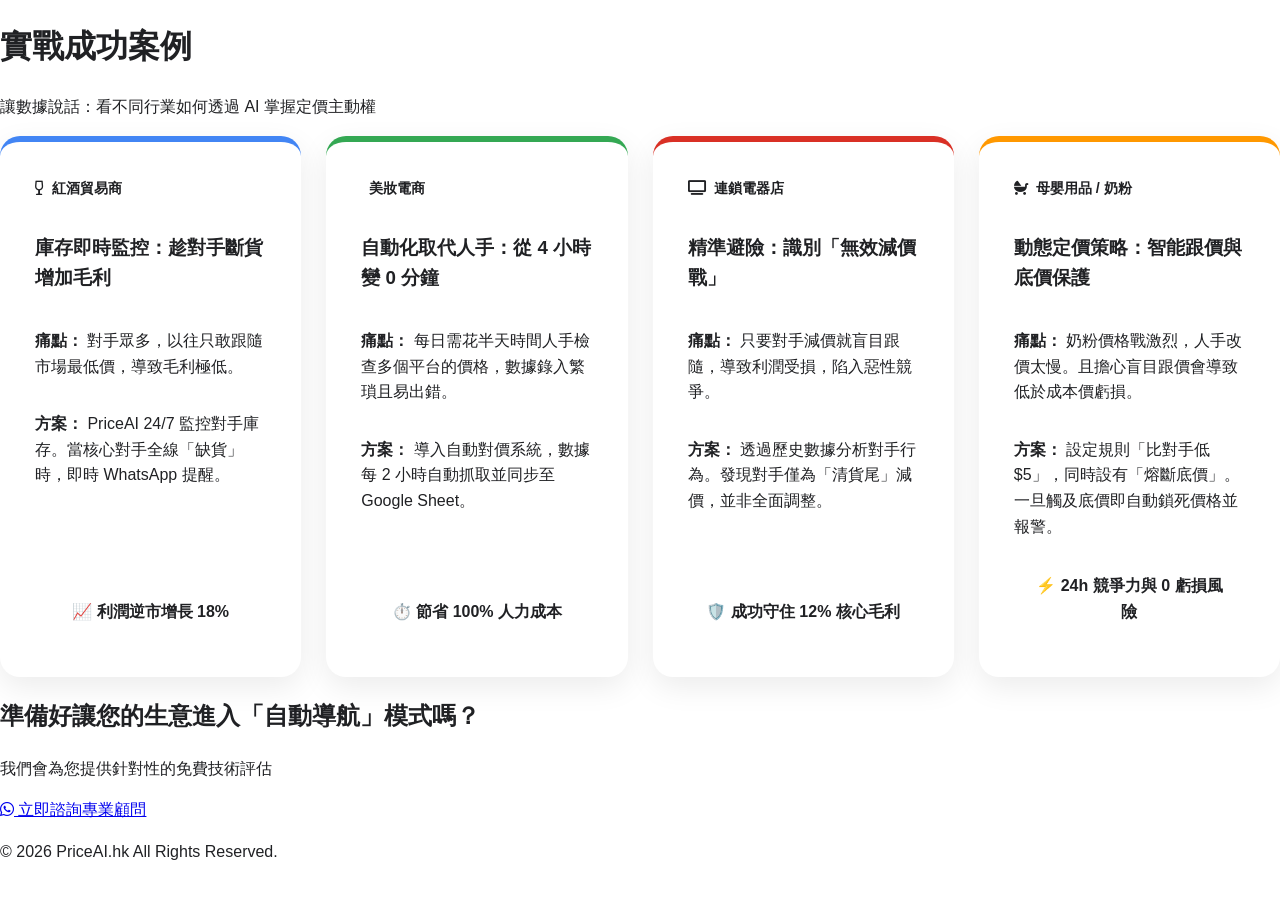
==== case/index.html @ dbe4f64b "Update index.html" ====
<!DOCTYPE html>
<html lang="zh-Hant">

<head>
    <meta charset="UTF-8">
    <meta name="viewport" content="width=device-width, initial-scale=1.0">
    <title>PriceAI - 香港最強 AI 自動對價系統 | 自動監控零售網店價格 | AI 定價策略系統</title>
    <meta name="description" content="PriceAI.hk 透過 AI 自動監控香港電商平台價格。助您精準識別競爭態勢、自動優化利潤，告別手動對價，5天內正式上線！立即獲取免費技術評估。">
    <meta name="keywords" content="PriceAI, 自動對價, 價格監控, 電商定價策略, 電子產品價格監控, 紅酒價格追蹤, 美妝對價, 母嬰產品追踨, 香港電商工具, AI市場分析">
    <meta property="og:title" content="PriceAI.hk | 掌握市場主動權，AI 自動監控競爭對手價格">
    <meta property="og:description" content="告別手動對價！PriceAI 為您自動追蹤電商平台價格，提供 AI 智能定價建議。5天內快速上線，立即聯絡我們。">
    <meta property="og:image" content="https://www.priceai.hk/images/priceai-banner.webp"> 
    <meta property="og:url" content="https://www.priceai.hk/">
    <meta property="og:type" content="website">
    <meta name="robots" content="index, follow">  
    
    <link rel="stylesheet" href="/style.css">
    <script src="https://www.priceai.hk/components.js" defer></script>
    <link rel="stylesheet" href="https://cdnjs.cloudflare.com/ajax/libs/font-awesome/6.0.0/css/all.min.css">
</head>

<body>

<div class="container">
    <div class="header-area">
        <h1>實戰成功案例</h1>
        <p class="subtitle">讓數據說話：看不同行業如何透過 AI 掌握定價主動權</p>
    </div>
    
    <div class="case-grid">
        <div class="case-card case-wine">
            <div class="industry-tag"><i class="fas fa-wine-glass-alt"></i> 紅酒貿易商</div>
            <h3>庫存即時監控：趁對手斷貨增加毛利</h3>
            <p class="detail"><strong>痛點：</strong> 對手眾多，以往只敢跟隨市場最低價，導致毛利極低。</p>
            <p class="detail"><strong>方案：</strong> PriceAI 24/7 監控對手庫存。當核心對手全線「缺貨」時，即時 WhatsApp 提醒。</p>
            <div class="result-box">📈 利潤逆市增長 18%</div>
        </div>

        <div class="case-card case-beauty">
            <div class="industry-tag"><i class="fas fa-sparkles"></i> 美妝電商</div>
            <h3>自動化取代人手：從 4 小時變 0 分鐘</h3>
            <p class="detail"><strong>痛點：</strong> 每日需花半天時間人手檢查多個平台的價格，數據錄入繁瑣且易出錯。</p>
            <p class="detail"><strong>方案：</strong> 導入自動對價系統，數據每 2 小時自動抓取並同步至 Google Sheet。</p>
            <div class="result-box">⏱️ 節省 100% 人力成本</div>
        </div>

        <div class="case-card case-appliance">
            <div class="industry-tag"><i class="fas fa-tv"></i> 連鎖電器店</div>
            <h3>精準避險：識別「無效減價戰」</h3>
            <p class="detail"><strong>痛點：</strong> 只要對手減價就盲目跟隨，導致利潤受損，陷入惡性競爭。</p>
            <p class="detail"><strong>方案：</strong> 透過歷史數據分析對手行為。發現對手僅為「清貨尾」減價，並非全面調整。</p>
            <div class="result-box">🛡️ 成功守住 12% 核心毛利</div>
        </div>

        <div class="case-card case-baby">
            <div class="industry-tag"><i class="fas fa-baby-carriage"></i> 母嬰用品 / 奶粉</div>
            <h3>動態定價策略：智能跟價與底價保護</h3>
            <p class="detail"><strong>痛點：</strong> 奶粉價格戰激烈，人手改價太慢。且擔心盲目跟價會導致低於成本價虧損。</p>
            <p class="detail"><strong>方案：</strong> 設定規則「比對手低 $5」，同時設有「熔斷底價」。一旦觸及底價即自動鎖死價格並報警。</p>
            <div class="result-box">⚡ 24h 競爭力與 0 虧損風險</div>
        </div>
    </div>

    <div class="cta-footer">
        <h2>準備好讓您的生意進入「自動導航」模式嗎？</h2>
        <p>我們會為您提供針對性的免費技術評估</p>
        <a href="https://wa.me/85265355251?text=你好PriceAI，我睇完四個成功案例，想申請免費技術評估" class="btn-whatsapp">
            <i class="fab fa-whatsapp"></i> 立即諮詢專業顧問
        </a>
    </div>
</div>

<footer>
    <p>&copy; 2026 PriceAI.hk All Rights Reserved.</p>
</footer>

</body>
</html>
---- style.css ----
/* --- 1. 全域變量與基礎設定 --- */
:root {
    --primary: #4285f4;
    --secondary: #34a853;
    --accent: #d93025;
    --warning: #ff9800;
    --dark: #202124;
    --light-bg: #f8f9fa;
    --border: #eeeeee;
    --shadow: 0 10px 30px rgba(0,0,0,0.08);
}

* { box-sizing: border-box; }
body { 
    font-family: 'Segoe UI', "Microsoft JhengHei", sans-serif; 
    line-height: 1.6; margin: 0; color: var(--dark); background: #fff; 
}

/* --- 2. 標準導航欄 (置中放大版) --- */
nav {
    display: grid;
    grid-template-columns: 1fr auto 1fr;
    align-items: center;
    background: #fff;
    padding: 10px 5%;
    border-bottom: 1px solid var(--border);
    position: sticky;
    top: 0; z-index: 1000; height: 85px;
}
.logo-img { height: 70px; width: auto; display: block; transition: 0.3s; }
.btn-deck { 
    background: var(--secondary); color: #fff !important; padding: 10px 22px; 
    border-radius: 50px; text-decoration: none; font-weight: bold; font-size: 14px; 
    transition: 0.3s; justify-self: end;
}
.btn-deck:hover { transform: translateY(-2px); box-shadow: 0 5px 15px rgba(52,168,83,0.3); }

/* --- 3. 通用區塊佈局 --- */
section { padding: 80px 5%; }
.hero { text-align: center; background: linear-gradient(135deg, #f0f7ff 0%, #ffffff 100%); }
.hero h1 { font-size: 2.8rem; color: var(--primary); margin-bottom: 20px; font-weight: 800; }
.hero p { font-size: 1.2rem; max-width: 850px; margin: 0 auto 40px; color: #555; }

/* --- 4. 【WhyChooseUs】專屬樣式 --- */
.feature-grid {
    display: grid; grid-template-columns: repeat(auto-fit, minmax(320px, 1fr));
    gap: 30px; max-width: 1200px; margin: 0 auto;
}
.feature-card {
    background: #fff; padding: 40px; border-radius: 20px; text-align: center;
    box-shadow: var(--shadow); border: 1px solid var(--border); transition: 0.3s;
}
.icon-container {
    width: 80px; height: 80px; margin: 0 auto 20px; border-radius: 50%;
    display: flex; align-items: center; justify-content: center; font-size: 2rem;
}
.feature-card:nth-child(1) .icon-container { background: #e8f0fe; color: var(--primary); }
.feature-card:nth-child(2) .icon-container { background: #e6f4ea; color: var(--secondary); }
.feature-card:nth-child(3) .icon-container { background: #fff3e0; color: var(--warning); }

/* --- 5. 【Case 案例頁】專屬樣式 --- */
.case-grid { display: grid; grid-template-columns: repeat(auto-fit, minmax(280px, 1fr)); gap: 25px; }
.case-card {
    background: #fff; border-radius: 20px; padding: 35px; border-top: 6px solid var(--primary);
    box-shadow: var(--shadow); transition: 0.3s; display: flex; flex-direction: column;
}
.industry-tag { font-size: 0.9rem; font-weight: bold; margin-bottom: 15px; display: flex; align-items: center; gap: 8px; }
.result-box { margin-top: auto; padding: 18px; border-radius: 12px; font-weight: bold; text-align: center; }

/* 案例顏色標籤 */
.case-wine { border-top-color: var(--primary); }
.case-beauty { border-top-color: var(--secondary); }
.case-appliance { border-top-color: var(--accent); }
.case-baby { border-top-color: var(--warning); }

/* --- 6. 【首頁 index】數據表格與價格 --- */
.comp-table-wrapper { overflow-x: auto; margin: 40px auto; max-width: 1000px; }
.comp-table { width: 100%; border-collapse: collapse; box-shadow: var(--shadow); border-radius: 12px; overflow: hidden; }
.comp-table th, .comp-table td { padding: 20px; border: 1px solid var(--border); text-align: center; }
.highlight-col { background: #e8f0fe; color: var(--primary); font-weight: bold; }

.pricing-grid { display: grid; grid-template-columns: repeat(auto-fit, minmax(300px, 1fr)); gap: 30px; max-width: 1200px; margin: 0 auto; }
.card { background: #fff; padding: 40px; border-radius: 25px; border: 1px solid var(--border); position: relative; text-align: center; }
.card.featured { border: 3px solid var(--primary); transform: scale(1.05); }
.badge { position: absolute; top: -15px; left: 50%; transform: translateX(-50%); background: var(--primary); color: #fff; padding: 5px 20px; border-radius: 20px; font-size: 0.8rem; font-weight: bold; }

/* --- 7. 通用組件 (FAQ, Video, Buttons) --- */
.video-container { max-width: 850px; margin: 0 auto; border-radius: 20px; overflow: hidden; box-shadow: 0 25px 50px rgba(0,0,0,0.15); }
.faq-section { max-width: 900px; margin: 0 auto; }
.faq-item { margin-bottom: 25px; background: #fff; padding: 25px; border-radius: 12px; border-bottom: 1px solid var(--border); }
.faq-q { font-weight: bold; color: var(--primary); margin-bottom: 10px; }

.btn-wa { display: block; width: 100%; padding: 15px; background: #25d366; color: #fff !important; border-radius: 50px; text-decoration: none; font-weight: bold; text-align: center; }
.btn-more { display: inline-block; padding: 15px 40px; background: var(--primary); color: #fff !important; border-radius: 50px; text-decoration: none; font-weight: bold; }

/* --- 8. 響應式佈局 --- */
@media (max-width: 768px) {
    nav { grid-template-columns: 1fr 1fr; height: auto; padding: 15px 5%; }
    .nav-left { display: none; }
    .logo-img { height: 50px; }
    .hero h1 { font-size: 2rem; }
    .card.featured { transform: none; }
    section { padding: 50px 5%; }
}
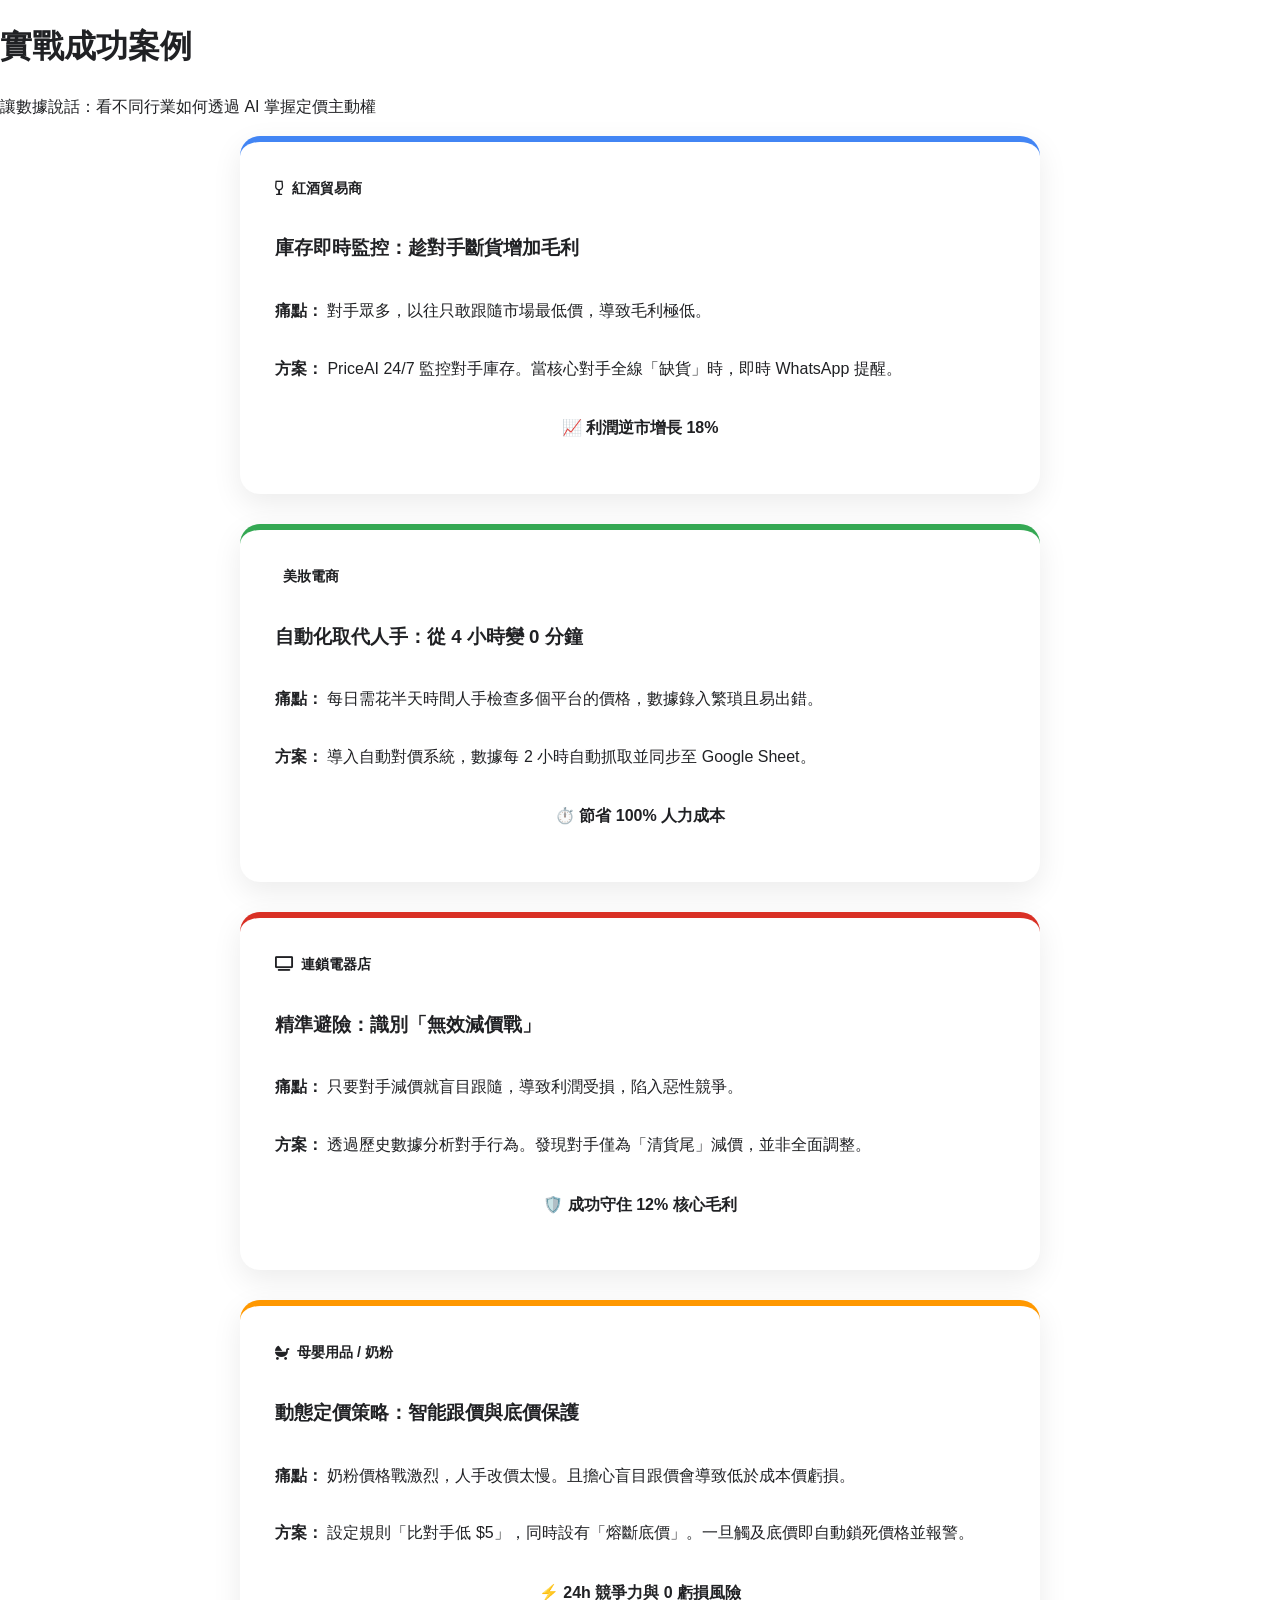
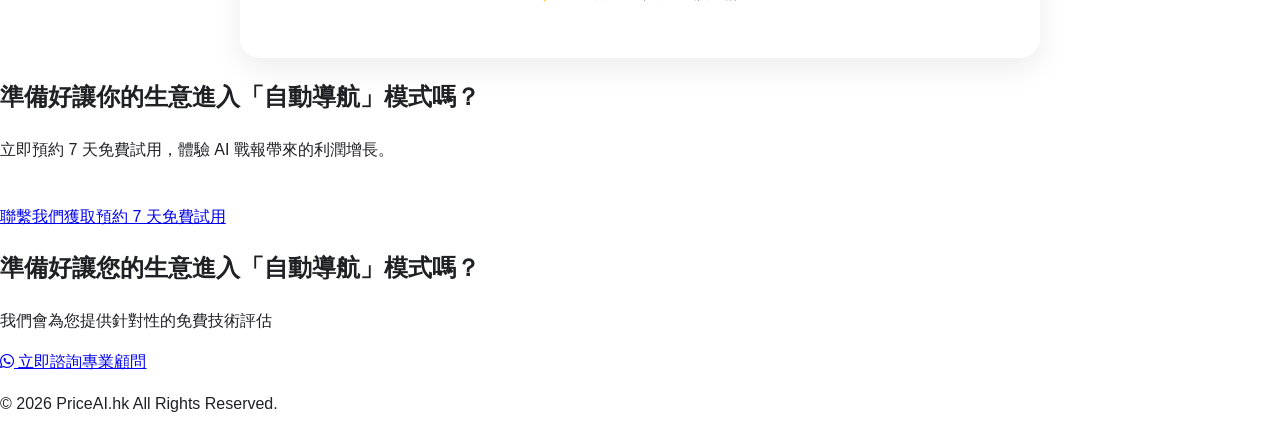
==== commit 266498e4: "Add call-to-action section with contact links" ====
--- a/case/index.html
+++ b/case/index.html
@@ -21,6 +21,8 @@
 
 <body>
 
+    <div id="header-component"></div>
+    
 <div class="container">
     <div class="header-area">
         <h1>實戰成功案例</h1>
@@ -61,7 +63,14 @@
         </div>
     </div>
 
-    <div class="cta-footer">
+  <div class="cta-btn-wrapper">
+        <h2>準備好讓你的生意進入「自動導航」模式嗎？</h2>
+        <p>立即預約 7 天免費試用，體驗 AI 戰報帶來的利潤增長。</p>
+        <br>
+		<a href="https://wa.me/85265355251?text=你好PriceAI，我想預約 7 天免費試用" class="btn">聯繫我們獲取預約 7 天免費試用</a>
+    </div>
+    
+    <div class="cta-btn-wrapper">
         <h2>準備好讓您的生意進入「自動導航」模式嗎？</h2>
         <p>我們會為您提供針對性的免費技術評估</p>
         <a href="https://wa.me/85265355251?text=你好PriceAI，我睇完四個成功案例，想申請免費技術評估" class="btn-whatsapp">
--- a/style.css
+++ b/style.css
@@ -59,7 +59,16 @@
 .feature-card:nth-child(3) .icon-container { background: #fff3e0; color: var(--warning); }
 
 /* --- 5. 【Case 案例頁】專屬樣式 --- */
-.case-grid { display: grid; grid-template-columns: repeat(auto-fit, minmax(280px, 1fr)); gap: 25px; }
+/*.case-grid { display: grid; grid-template-columns: repeat(auto-fit, minmax(280px, 1fr)); gap: 25px; }*/
+
+.case-grid {
+    display: grid;
+    grid-template-columns: 1fr; /* 強制只有一欄 */
+    gap: 30px;
+    max-width: 800px; /* 限制寬度，避免盒子在電腦版拉得太長太醜 */
+    margin: 0 auto;
+}
+
 .case-card {
     background: #fff; border-radius: 20px; padding: 35px; border-top: 6px solid var(--primary);
     box-shadow: var(--shadow); transition: 0.3s; display: flex; flex-direction: column;
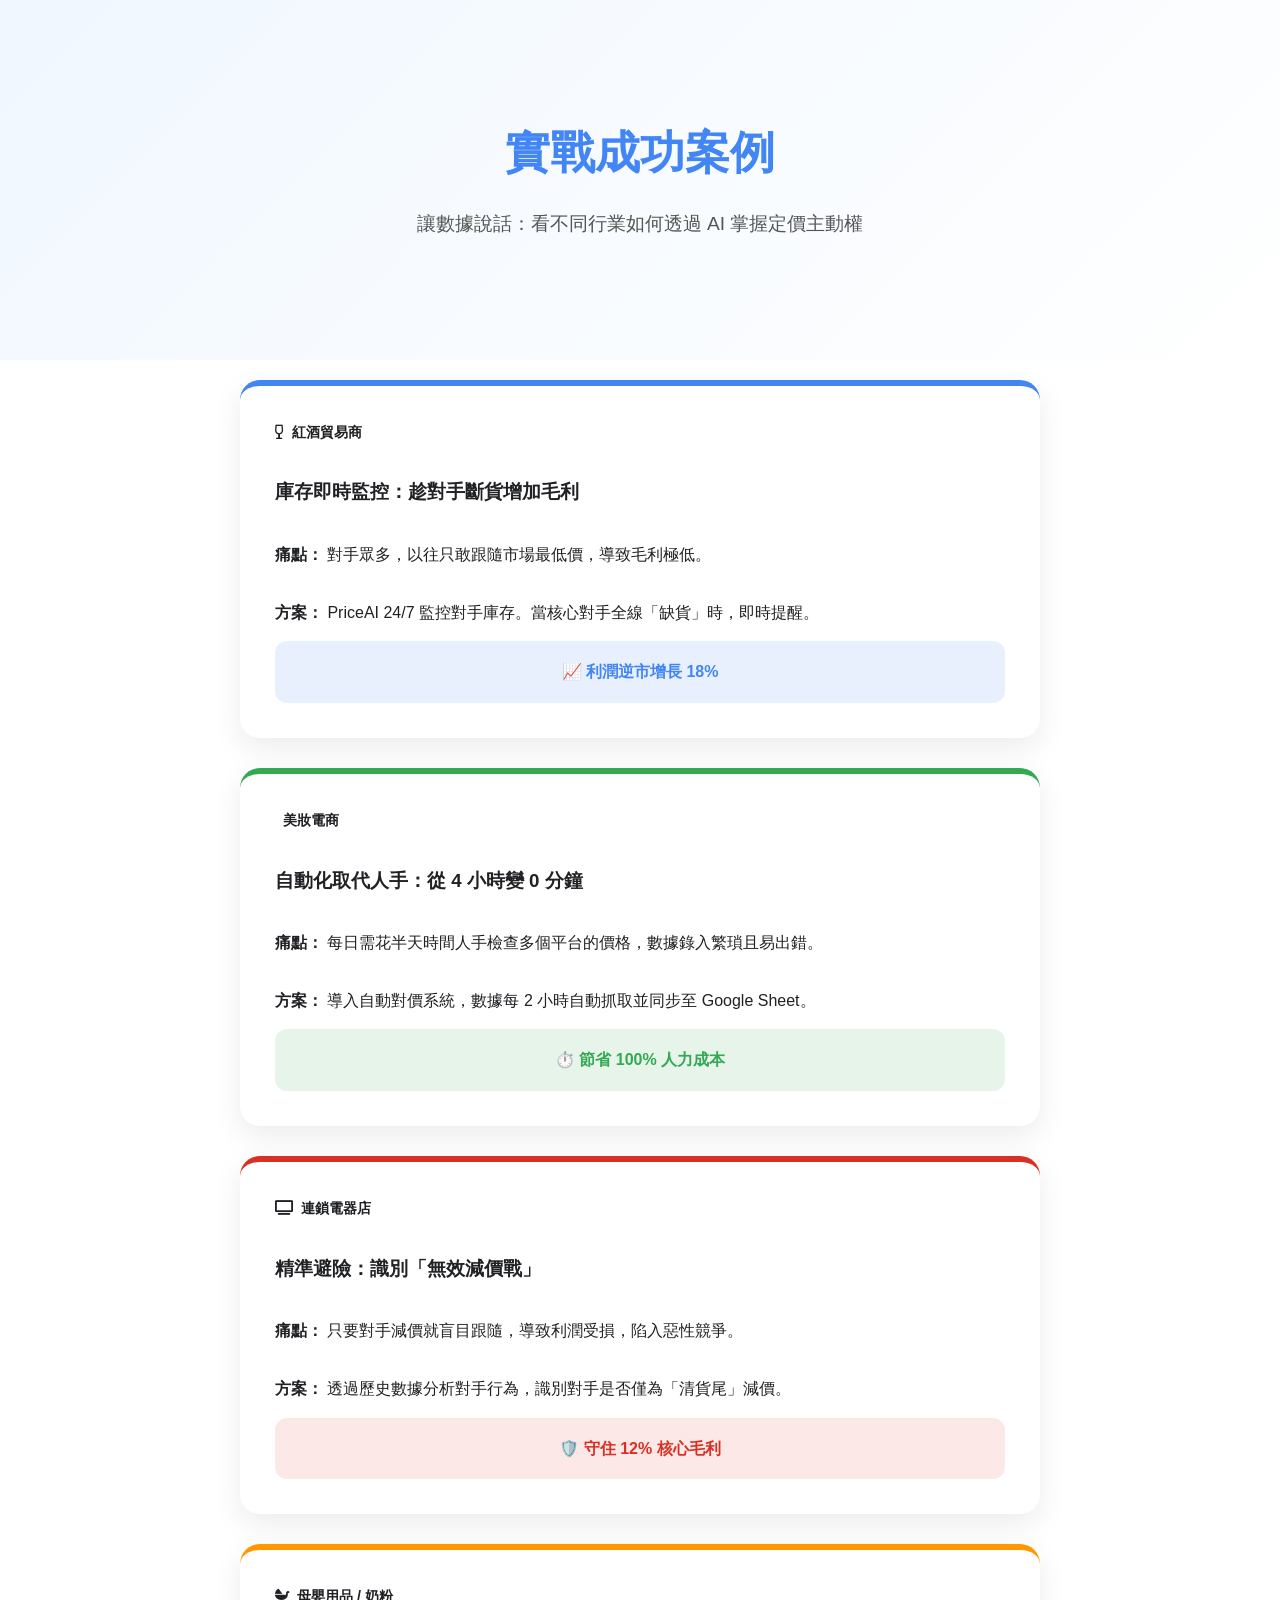
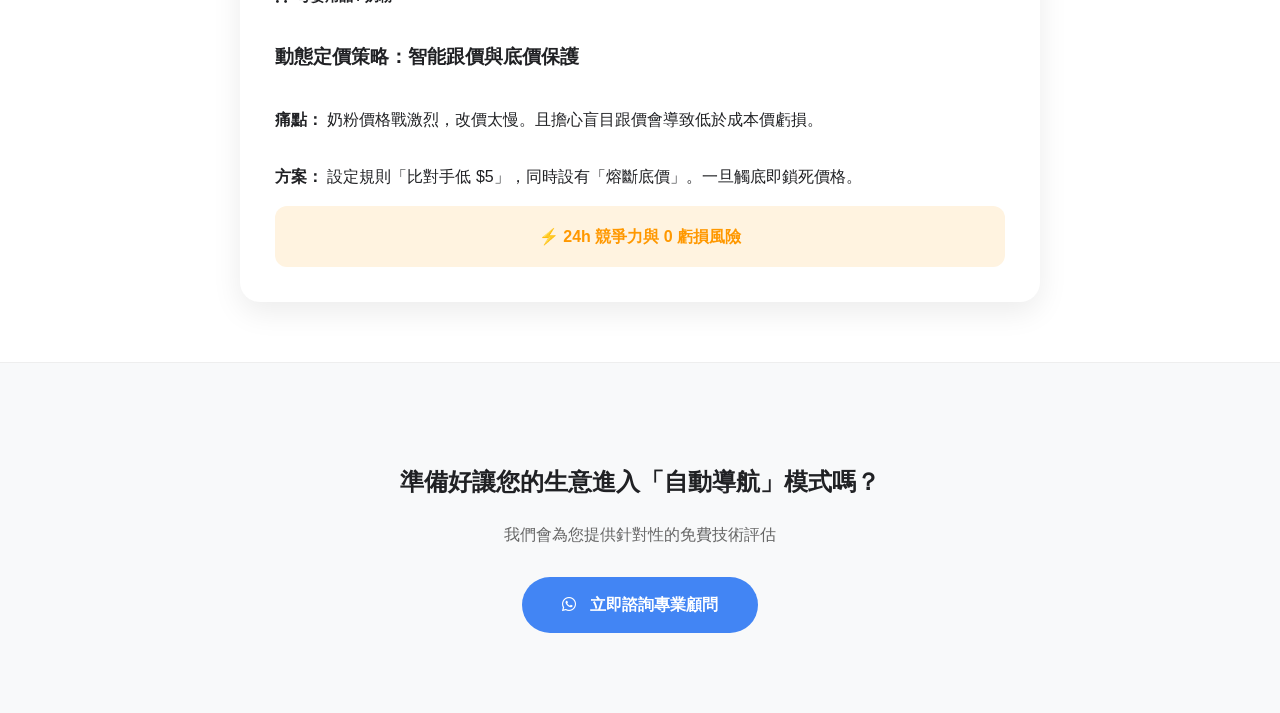
==== commit 5cf823a7: "Update index.html" ====
--- a/case/index.html
+++ b/case/index.html
@@ -4,16 +4,7 @@
 <head>
     <meta charset="UTF-8">
     <meta name="viewport" content="width=device-width, initial-scale=1.0">
-    <title>PriceAI - 香港最強 AI 自動對價系統 | 自動監控零售網店價格 | AI 定價策略系統</title>
-    <meta name="description" content="PriceAI.hk 透過 AI 自動監控香港電商平台價格。助您精準識別競爭態勢、自動優化利潤，告別手動對價，5天內正式上線！立即獲取免費技術評估。">
-    <meta name="keywords" content="PriceAI, 自動對價, 價格監控, 電商定價策略, 電子產品價格監控, 紅酒價格追蹤, 美妝對價, 母嬰產品追踨, 香港電商工具, AI市場分析">
-    <meta property="og:title" content="PriceAI.hk | 掌握市場主動權，AI 自動監控競爭對手價格">
-    <meta property="og:description" content="告別手動對價！PriceAI 為您自動追蹤電商平台價格，提供 AI 智能定價建議。5天內快速上線，立即聯絡我們。">
-    <meta property="og:image" content="https://www.priceai.hk/images/priceai-banner.webp"> 
-    <meta property="og:url" content="https://www.priceai.hk/">
-    <meta property="og:type" content="website">
-    <meta name="robots" content="index, follow">  
-    
+    <title>實戰成功案例 | PriceAI - 掌握市場定價主動權</title>
     <link rel="stylesheet" href="/style.css">
     <script src="https://www.priceai.hk/components.js" defer></script>
     <link rel="stylesheet" href="https://cdnjs.cloudflare.com/ajax/libs/font-awesome/6.0.0/css/all.min.css">
@@ -22,66 +13,60 @@
 <body>
 
     <div id="header-component"></div>
-    
-<div class="container">
-    <div class="header-area">
-        <h1>實戰成功案例</h1>
-        <p class="subtitle">讓數據說話：看不同行業如何透過 AI 掌握定價主動權</p>
-    </div>
-    
-    <div class="case-grid">
-        <div class="case-card case-wine">
-            <div class="industry-tag"><i class="fas fa-wine-glass-alt"></i> 紅酒貿易商</div>
-            <h3>庫存即時監控：趁對手斷貨增加毛利</h3>
-            <p class="detail"><strong>痛點：</strong> 對手眾多，以往只敢跟隨市場最低價，導致毛利極低。</p>
-            <p class="detail"><strong>方案：</strong> PriceAI 24/7 監控對手庫存。當核心對手全線「缺貨」時，即時 WhatsApp 提醒。</p>
-            <div class="result-box">📈 利潤逆市增長 18%</div>
-        </div>
 
-        <div class="case-card case-beauty">
-            <div class="industry-tag"><i class="fas fa-sparkles"></i> 美妝電商</div>
-            <h3>自動化取代人手：從 4 小時變 0 分鐘</h3>
-            <p class="detail"><strong>痛點：</strong> 每日需花半天時間人手檢查多個平台的價格，數據錄入繁瑣且易出錯。</p>
-            <p class="detail"><strong>方案：</strong> 導入自動對價系統，數據每 2 小時自動抓取並同步至 Google Sheet。</p>
-            <div class="result-box">⏱️ 節省 100% 人力成本</div>
-        </div>
+    <main>
+        <section class="hero">
+            <h1>實戰成功案例</h1>
+            <p class="tagline">讓數據說話：看不同行業如何透過 AI 掌握定價主動權</p>
+        </section>
 
-        <div class="case-card case-appliance">
-            <div class="industry-tag"><i class="fas fa-tv"></i> 連鎖電器店</div>
-            <h3>精準避險：識別「無效減價戰」</h3>
-            <p class="detail"><strong>痛點：</strong> 只要對手減價就盲目跟隨，導致利潤受損，陷入惡性競爭。</p>
-            <p class="detail"><strong>方案：</strong> 透過歷史數據分析對手行為。發現對手僅為「清貨尾」減價，並非全面調整。</p>
-            <div class="result-box">🛡️ 成功守住 12% 核心毛利</div>
-        </div>
+        <section style="padding: 20px 5% 60px;">
+            <div class="case-grid">
+                <div class="case-card case-wine">
+                    <div class="industry-tag"><i class="fas fa-wine-glass-alt"></i> 紅酒貿易商</div>
+                    <h3>庫存即時監控：趁對手斷貨增加毛利</h3>
+                    <p class="detail"><strong>痛點：</strong> 對手眾多，以往只敢跟隨市場最低價，導致毛利極低。</p>
+                    <p class="detail"><strong>方案：</strong> PriceAI 24/7 監控對手庫存。當核心對手全線「缺貨」時，即時提醒。</p>
+                    <div class="result-box" style="background: #e8f0fe; color: var(--primary);">📈 利潤逆市增長 18%</div>
+                </div>
 
-        <div class="case-card case-baby">
-            <div class="industry-tag"><i class="fas fa-baby-carriage"></i> 母嬰用品 / 奶粉</div>
-            <h3>動態定價策略：智能跟價與底價保護</h3>
-            <p class="detail"><strong>痛點：</strong> 奶粉價格戰激烈，人手改價太慢。且擔心盲目跟價會導致低於成本價虧損。</p>
-            <p class="detail"><strong>方案：</strong> 設定規則「比對手低 $5」，同時設有「熔斷底價」。一旦觸及底價即自動鎖死價格並報警。</p>
-            <div class="result-box">⚡ 24h 競爭力與 0 虧損風險</div>
-        </div>
-    </div>
+                <div class="case-card case-beauty">
+                    <div class="industry-tag"><i class="fas fa-sparkles"></i> 美妝電商</div>
+                    <h3>自動化取代人手：從 4 小時變 0 分鐘</h3>
+                    <p class="detail"><strong>痛點：</strong> 每日需花半天時間人手檢查多個平台的價格，數據錄入繁瑣且易出錯。</p>
+                    <p class="detail"><strong>方案：</strong> 導入自動對價系統，數據每 2 小時自動抓取並同步至 Google Sheet。</p>
+                    <div class="result-box" style="background: #e6f4ea; color: var(--secondary);">⏱️ 節省 100% 人力成本</div>
+                </div>
 
-  <div class="cta-btn-wrapper">
-        <h2>準備好讓你的生意進入「自動導航」模式嗎？</h2>
-        <p>立即預約 7 天免費試用，體驗 AI 戰報帶來的利潤增長。</p>
-        <br>
-		<a href="https://wa.me/85265355251?text=你好PriceAI，我想預約 7 天免費試用" class="btn">聯繫我們獲取預約 7 天免費試用</a>
-    </div>
-    
-    <div class="cta-btn-wrapper">
-        <h2>準備好讓您的生意進入「自動導航」模式嗎？</h2>
-        <p>我們會為您提供針對性的免費技術評估</p>
-        <a href="https://wa.me/85265355251?text=你好PriceAI，我睇完四個成功案例，想申請免費技術評估" class="btn-whatsapp">
-            <i class="fab fa-whatsapp"></i> 立即諮詢專業顧問
-        </a>
-    </div>
-</div>
+                <div class="case-card case-appliance">
+                    <div class="industry-tag"><i class="fas fa-tv"></i> 連鎖電器店</div>
+                    <h3>精準避險：識別「無效減價戰」</h3>
+                    <p class="detail"><strong>痛點：</strong> 只要對手減價就盲目跟隨，導致利潤受損，陷入惡性競爭。</p>
+                    <p class="detail"><strong>方案：</strong> 透過歷史數據分析對手行為，識別對手是否僅為「清貨尾」減價。</p>
+                    <div class="result-box" style="background: #fce8e6; color: var(--accent);">🛡️ 守住 12% 核心毛利</div>
+                </div>
 
-<footer>
-    <p>&copy; 2026 PriceAI.hk All Rights Reserved.</p>
-</footer>
+                <div class="case-card case-baby">
+                    <div class="industry-tag"><i class="fas fa-baby-carriage"></i> 母嬰用品 / 奶粉</div>
+                    <h3>動態定價策略：智能跟價與底價保護</h3>
+                    <p class="detail"><strong>痛點：</strong> 奶粉價格戰激烈，改價太慢。且擔心盲目跟價會導致低於成本價虧損。</p>
+                    <p class="detail"><strong>方案：</strong> 設定規則「比對手低 $5」，同時設有「熔斷底價」。一旦觸底即鎖死價格。</p>
+                    <div class="result-box" style="background: #fff3e0; color: var(--warning);">⚡ 24h 競爭力與 0 虧損風險</div>
+                </div>
+            </div>
+        </section>
+
+        <section style="text-align:center; background: var(--light-bg); border-top: 1px solid #eee;">
+            <h2>準備好讓您的生意進入「自動導航」模式嗎？</h2>
+            <p style="color: #666; margin-bottom: 30px;">我們會為您提供針對性的免費技術評估</p>
+            <a href="https://wa.me/85265355251?text=你好PriceAI，我睇完四個成功案例，想申請免費技術評估" class="btn-more">
+                <i class="fab fa-whatsapp" style="margin-right: 10px;"></i> 立即諮詢專業顧問
+            </a>
+        </section>
+    </main>
+
+    <div id="header-component"></div>
+    <div id="footer-component"></div>
 
 </body>
 </html>
--- a/style.css
+++ b/style.css
@@ -99,8 +99,10 @@
 .faq-item { margin-bottom: 25px; background: #fff; padding: 25px; border-radius: 12px; border-bottom: 1px solid var(--border); }
 .faq-q { font-weight: bold; color: var(--primary); margin-bottom: 10px; }
 
+.btn { display: inline-block; padding: 15px 40px; background: var(--primary); color: #fff !important; border-radius: 50px; text-decoration: none; font-weight: bold; }
 .btn-wa { display: block; width: 100%; padding: 15px; background: #25d366; color: #fff !important; border-radius: 50px; text-decoration: none; font-weight: bold; text-align: center; }
 .btn-more { display: inline-block; padding: 15px 40px; background: var(--primary); color: #fff !important; border-radius: 50px; text-decoration: none; font-weight: bold; }
+.btn-whatsapp { display: inline-block; padding: 15px 40px; background: var(--primary); color: #fff !important; border-radius: 50px; text-decoration: none; font-weight: bold; }
 
 /* --- 8. 響應式佈局 --- */
 @media (max-width: 768px) {
@@ -111,3 +113,68 @@
     .card.featured { transform: none; }
     section { padding: 50px 5%; }
 }
+
+/* --- FAQ 五步流程專屬樣式 --- */
+.step-box {
+    background: #f0f7ff;         /* 淺藍色背景 */
+    padding: 25px;               /* 內邊距 */
+    border-radius: 12px;         /* 圓角 */
+    border-left: 6px solid #4285f4; /* 左側藍色粗線，增加視覺重點 */
+    margin: 15px 0;
+    line-height: 1.8;            /* 增加行高，更好閱讀 */
+    font-size: 0.95rem;
+    color: #333;
+    box-shadow: 0 4px 12px rgba(66, 133, 244, 0.05); /* 淡淡的陰影 */
+}
+
+.step-box strong {
+    color: #4285f4;              /* 標題顏色與品牌統一 */
+    font-size: 1.1rem;
+    display: block;
+    margin-bottom: 10px;
+}
+
+
+/* --- Why Choose Us 頂部標語樣式 --- */
+.why-choose-hero {
+    text-align: center;
+    padding: 80px 5%;
+    background: linear-gradient(135deg, #ffffff 0%, #f0f7ff 100%);
+    border-bottom: 1px solid #eee;
+}
+
+.why-choose-hero h1 {
+    font-size: 2.5rem;
+    color: var(--primary);
+    margin-bottom: 10px;
+}
+
+.why-choose-hero .tagline {
+    font-size: 1.4rem;
+    font-weight: bold;
+    color: #333;
+    margin-bottom: 30px;
+}
+
+.why-choose-hero .comparison-box {
+    max-width: 800px;
+    margin: 0 auto;
+    padding: 30px;
+    background: #fff;
+    border-radius: 15px;
+    box-shadow: 0 10px 30px rgba(0,0,0,0.05);
+    border-left: 8px solid var(--secondary); /* 用綠色代表賺錢/增長 */
+}
+
+.why-choose-hero .comparison-box p {
+    font-size: 1.1rem;
+    color: #555;
+    line-height: 1.8;
+    margin: 0;
+}
+
+.why-choose-hero .highlight-text {
+    color: var(--primary);
+    font-weight: bold;
+    font-size: 1.2rem;
+}
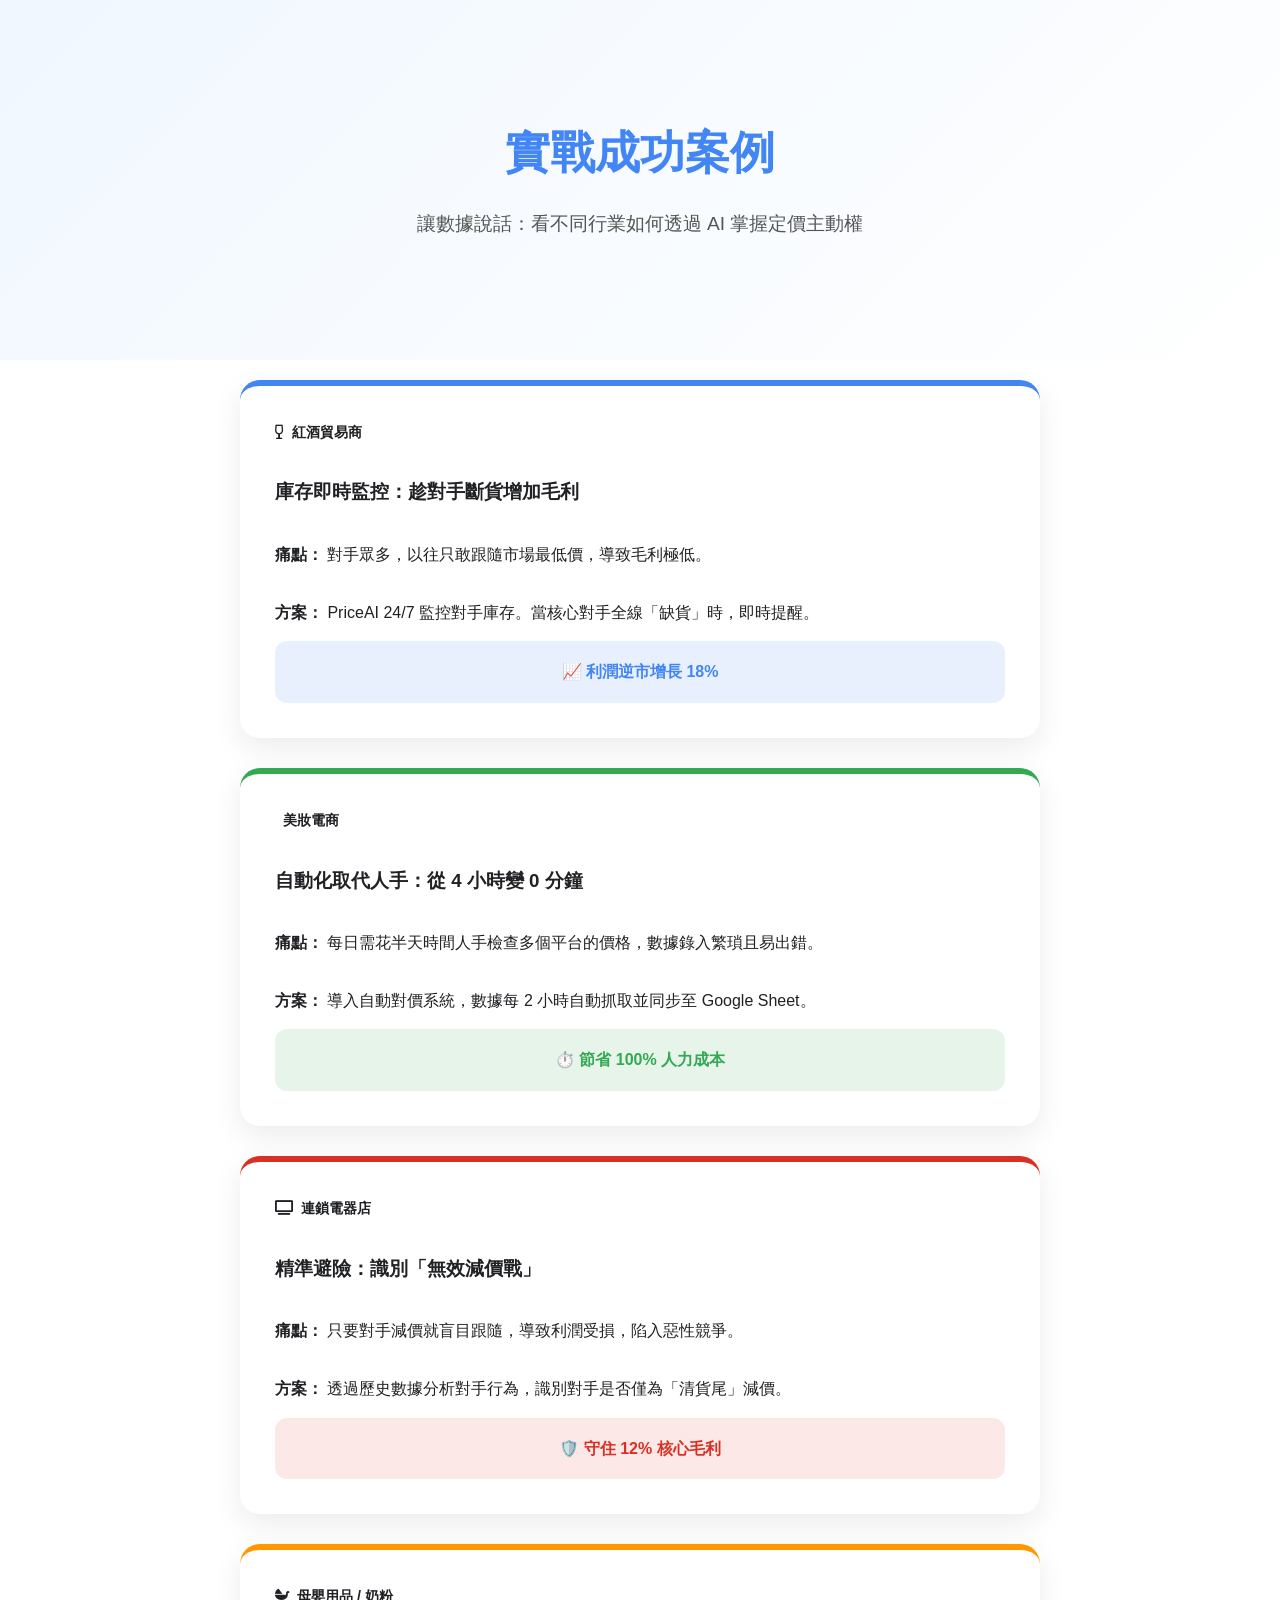
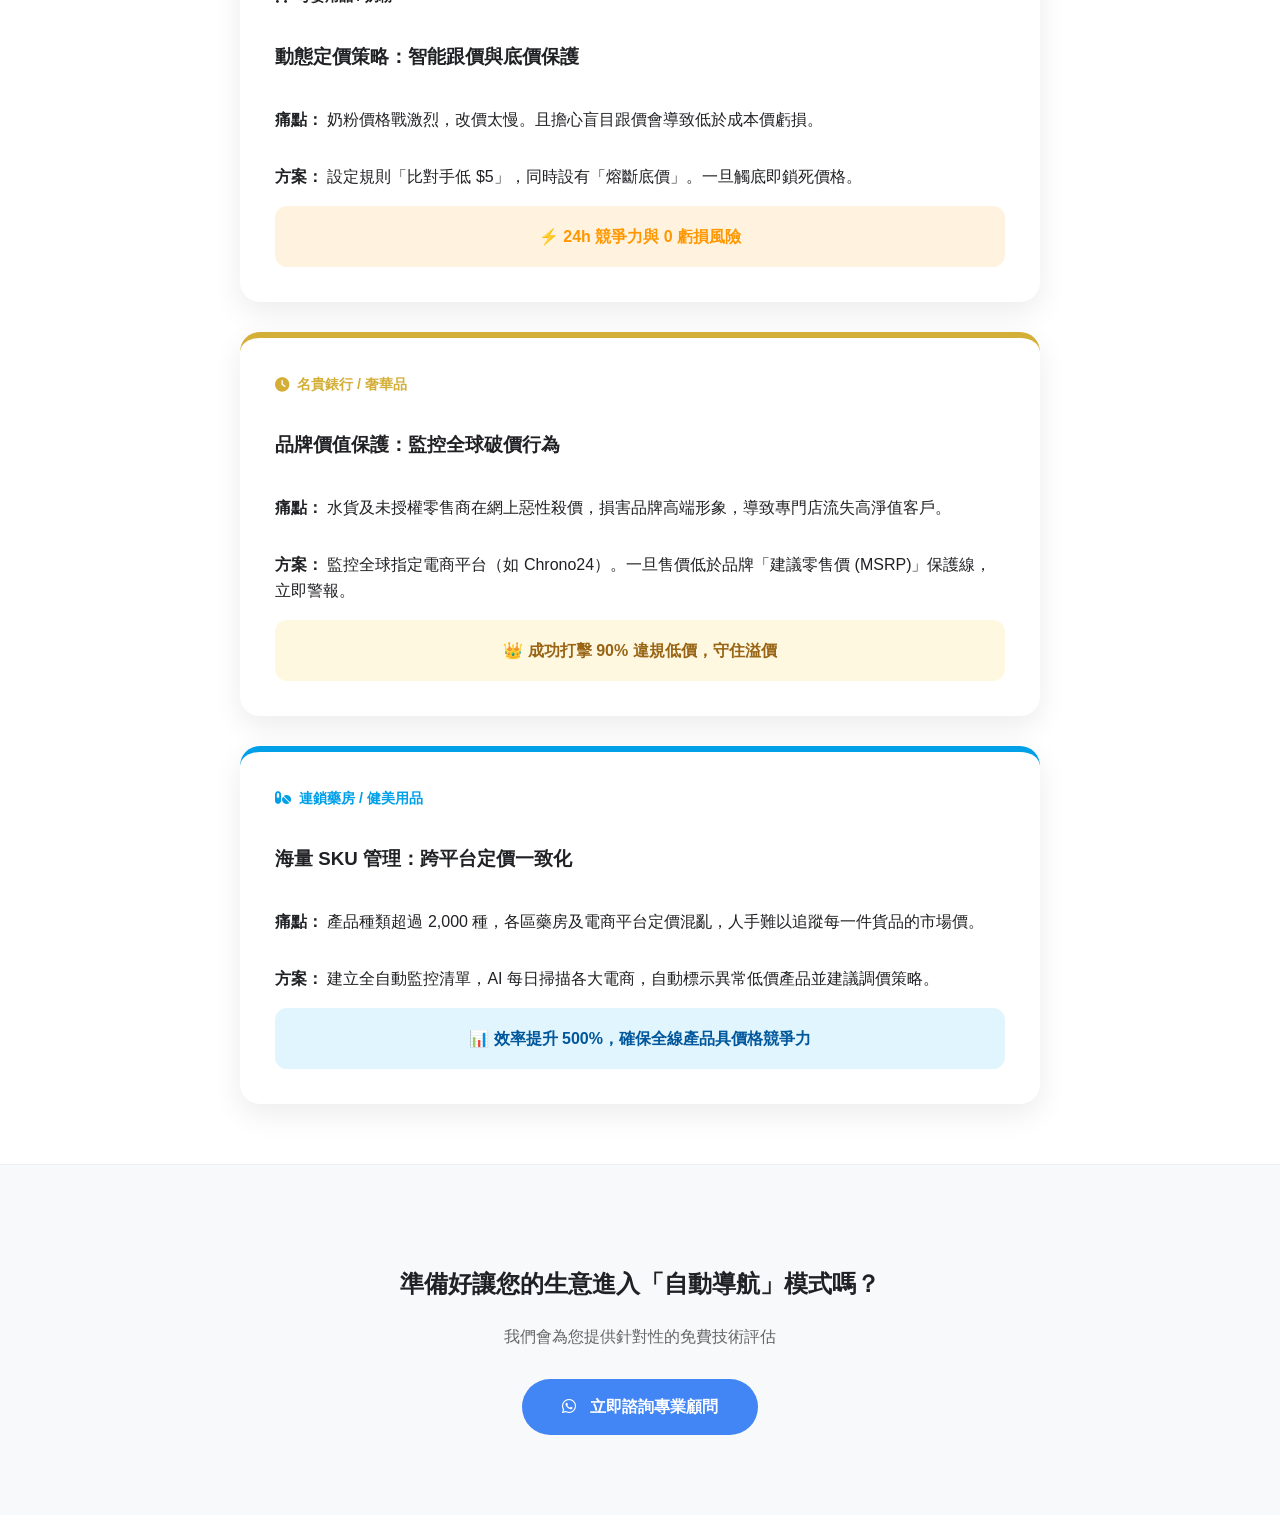
==== commit 3abfd8ca: "Update index.html" ====
--- a/case/index.html
+++ b/case/index.html
@@ -5,6 +5,7 @@
     <meta charset="UTF-8">
     <meta name="viewport" content="width=device-width, initial-scale=1.0">
     <title>實戰成功案例 | PriceAI - 掌握市場定價主動權</title>
+    <meta name="description" content="探索 PriceAI 實戰案例：看看紅酒商、美妝電商及奶粉零售商如何透過 AI 自動對價提升 18% 利潤並節省 100% 人力成本。">
     <link rel="stylesheet" href="/style.css">
     <script src="https://www.priceai.hk/components.js" defer></script>
     <link rel="stylesheet" href="https://cdnjs.cloudflare.com/ajax/libs/font-awesome/6.0.0/css/all.min.css">
@@ -53,6 +54,23 @@
                     <p class="detail"><strong>方案：</strong> 設定規則「比對手低 $5」，同時設有「熔斷底價」。一旦觸底即鎖死價格。</p>
                     <div class="result-box" style="background: #fff3e0; color: var(--warning);">⚡ 24h 競爭力與 0 虧損風險</div>
                 </div>
+
+<div class="case-card" style="border-top-color: #D4AF37;">
+    <div class="industry-tag" style="color: #D4AF37;"><i class="fas fa-clock"></i> 名貴錶行 / 奢華品</div>
+    <h3>品牌價值保護：監控全球破價行為</h3>
+    <p class="detail"><strong>痛點：</strong> 水貨及未授權零售商在網上惡性殺價，損害品牌高端形象，導致專門店流失高淨值客戶。</p>
+    <p class="detail"><strong>方案：</strong> 監控全球指定電商平台（如 Chrono24）。一旦售價低於品牌「建議零售價 (MSRP)」保護線，立即警報。</p>
+    <div class="result-box" style="background: #FFF8E1; color: #996515;">👑 成功打擊 90% 違規低價，守住溢價</div>
+</div>
+
+<div class="case-card" style="border-top-color: #00a0e9;">
+    <div class="industry-tag" style="color: #00a0e9;"><i class="fas fa-pills"></i> 連鎖藥房 / 健美用品</div>
+    <h3>海量 SKU 管理：跨平台定價一致化</h3>
+    <p class="detail"><strong>痛點：</strong> 產品種類超過 2,000 種，各區藥房及電商平台定價混亂，人手難以追蹤每一件貨品的市場價。</p>
+    <p class="detail"><strong>方案：</strong> 建立全自動監控清單，AI 每日掃描各大電商，自動標示異常低價產品並建議調價策略。</p>
+    <div class="result-box" style="background: #e1f5fe; color: #01579b;">📊 效率提升 500%，確保全線產品具價格競爭力</div>
+</div>
+                
             </div>
         </section>
 
--- a/style.css
+++ b/style.css
@@ -90,7 +90,15 @@
 
 .pricing-grid { display: grid; grid-template-columns: repeat(auto-fit, minmax(300px, 1fr)); gap: 30px; max-width: 1200px; margin: 0 auto; }
 .card { background: #fff; padding: 40px; border-radius: 25px; border: 1px solid var(--border); position: relative; text-align: center; }
+
+/* Standard 標準版 - 使用銅/棕色 */
+.card.standard { border: 2px solid #b87333; }
+/* Professional 專業版 (Featured) - 使用品牌藍色並放大 */
 .card.featured { border: 3px solid var(--primary); transform: scale(1.05); }
+/* Enterprise 企業版 - 使用高級金色 */
+.card.enterprise { border: 2px solid #d4af37; }
+
+
 .badge { position: absolute; top: -15px; left: 50%; transform: translateX(-50%); background: var(--primary); color: #fff; padding: 5px 20px; border-radius: 20px; font-size: 0.8rem; font-weight: bold; }
 
 /* --- 7. 通用組件 (FAQ, Video, Buttons) --- */
@@ -103,6 +111,9 @@
 .btn-wa { display: block; width: 100%; padding: 15px; background: #25d366; color: #fff !important; border-radius: 50px; text-decoration: none; font-weight: bold; text-align: center; }
 .btn-more { display: inline-block; padding: 15px 40px; background: var(--primary); color: #fff !important; border-radius: 50px; text-decoration: none; font-weight: bold; }
 .btn-whatsapp { display: inline-block; padding: 15px 40px; background: var(--primary); color: #fff !important; border-radius: 50px; text-decoration: none; font-weight: bold; }
+
+
+
 
 /* --- 8. 響應式佈局 --- */
 @media (max-width: 768px) {
@@ -113,6 +124,55 @@
     .card.featured { transform: none; }
     section { padding: 50px 5%; }
 }
+
+/* --- FAQ Section 完整樣式 --- */
+
+.faq-section {
+    padding: 80px 5%;
+    max-width: 900px; /* 限制寬度讓文字不要太散，更專業 */
+    margin: 0 auto;
+    background-color: #fff;
+}
+
+.faq-section h2 {
+    text-align: center;
+    margin-bottom: 50px;
+    font-size: 2.2rem;
+    color: var(--dark);
+}
+
+.faq-item {
+    margin-bottom: 30px;
+    padding-bottom: 25px;
+    border-bottom: 1px solid var(--border); /* 每個問題之間有一條淺色線 */
+}
+
+.faq-item:last-child {
+    border-bottom: none; /* 最後一項不需要線 */
+}
+
+.faq-q {
+    font-weight: bold;
+    font-size: 1.2rem;
+    color: var(--primary); /* 問題顏色統一使用品牌藍 */
+    margin-bottom: 15px;
+    display: flex;
+    align-items: flex-start;
+}
+
+.faq-a {
+    color: #555;
+    line-height: 1.8;
+    font-size: 1rem;
+    padding-left: 5px;
+}
+
+/* 針對 FAQ 內的 Step Box 特別優化 */
+.faq-a .step-box {
+    margin-top: 15px;
+}
+
+
 
 /* --- FAQ 五步流程專屬樣式 --- */
 .step-box {
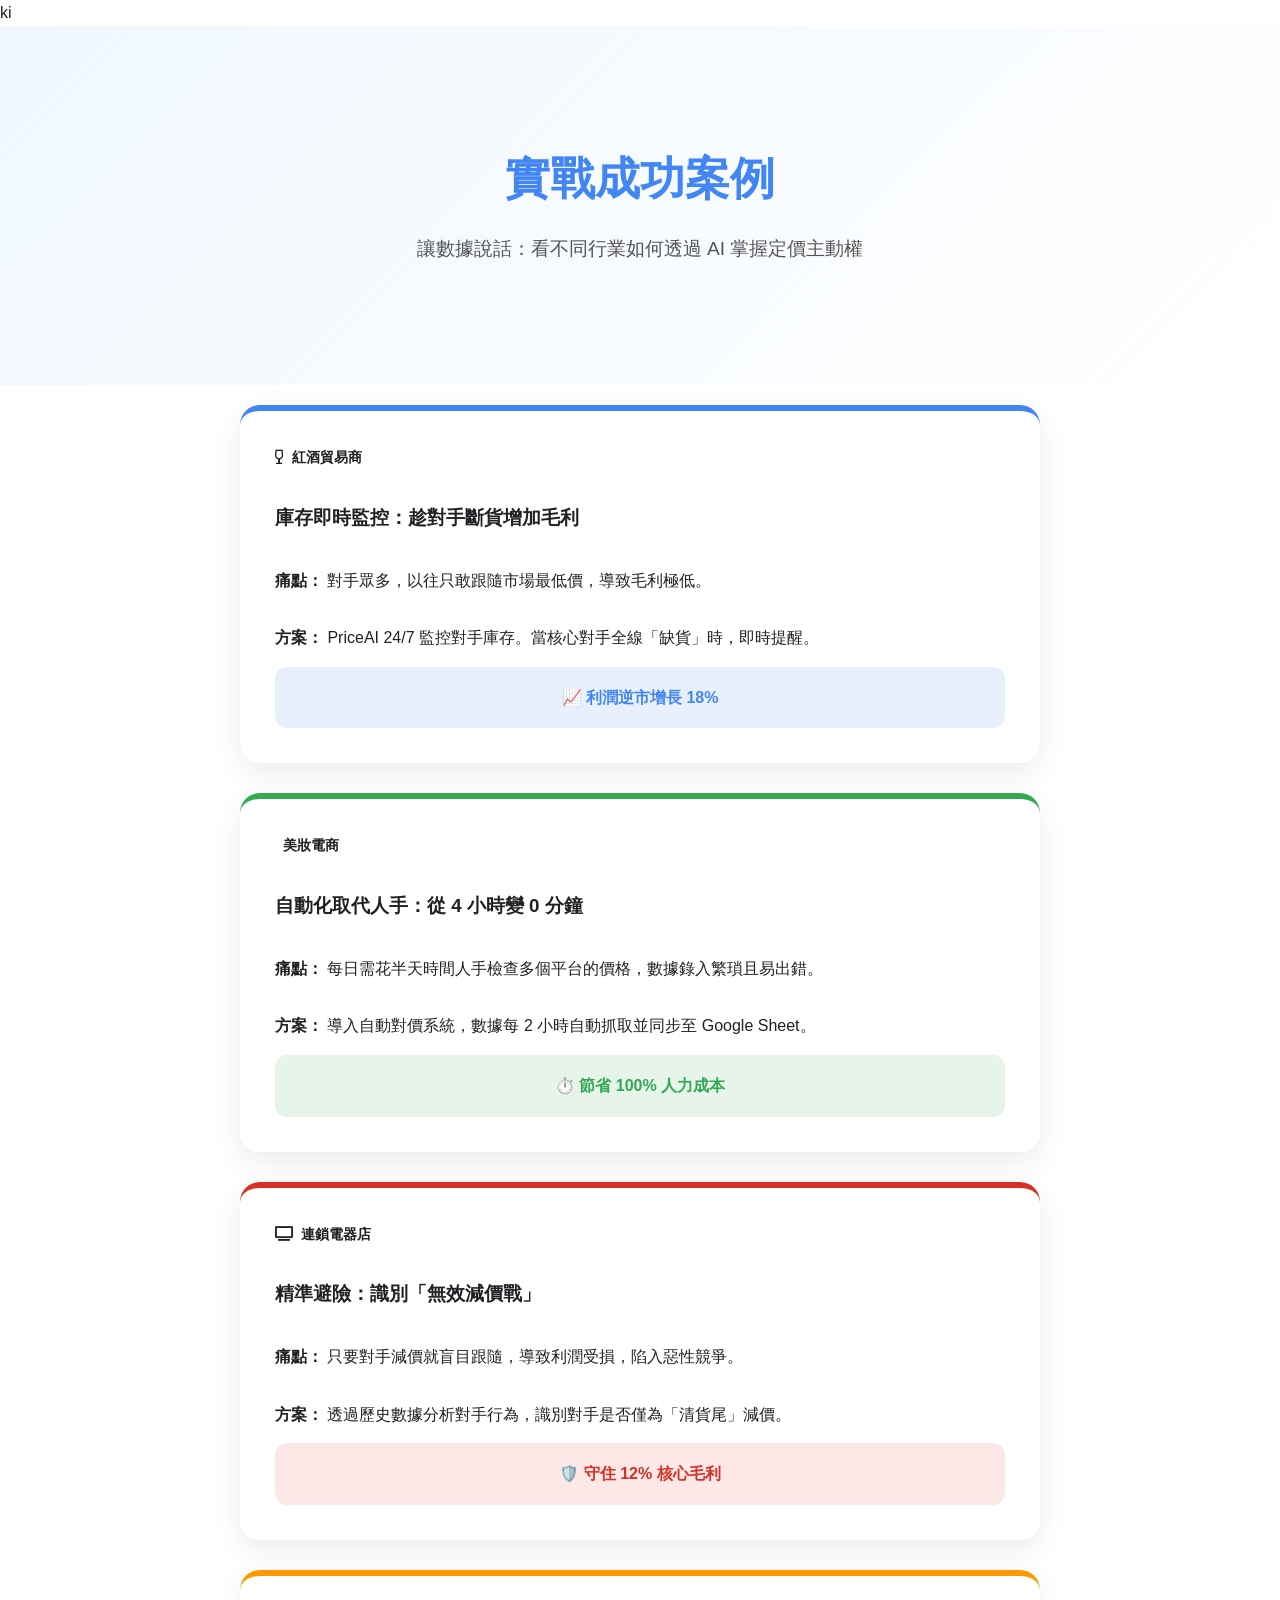
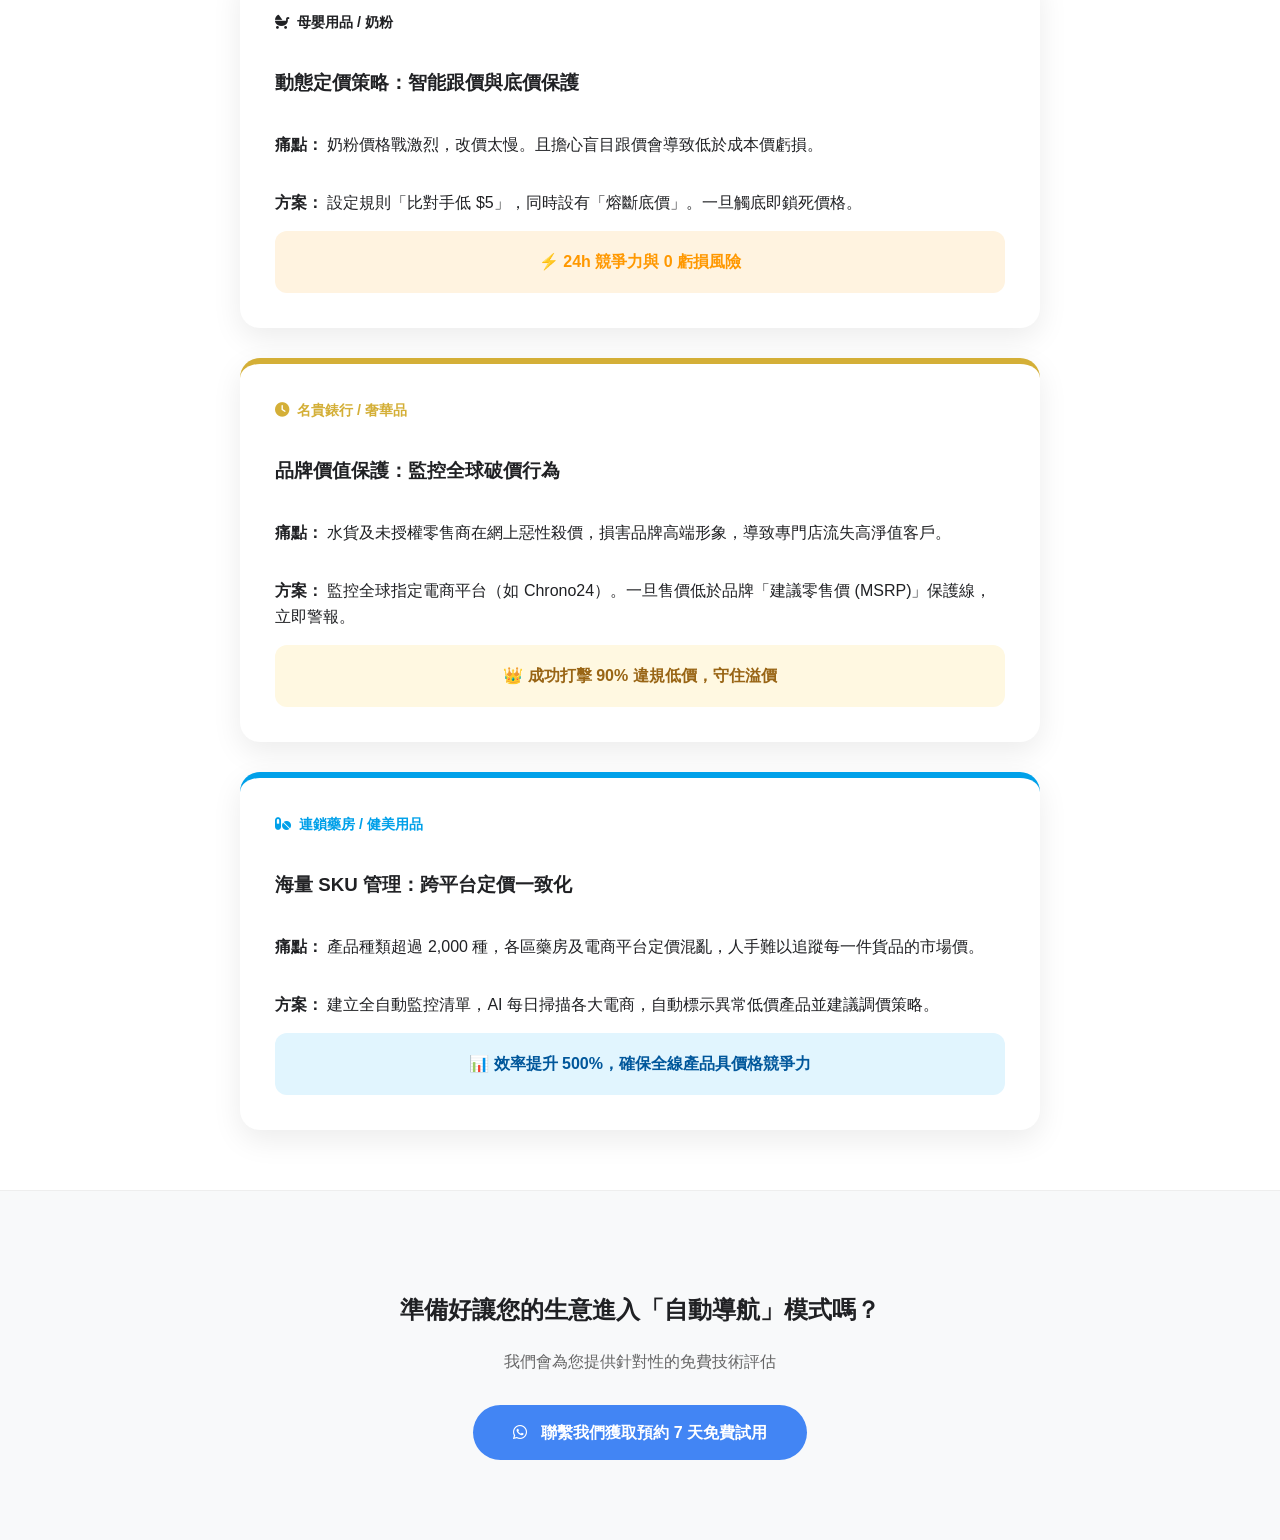
==== commit 959d5221: "Update index.html" ====
--- a/case/index.html
+++ b/case/index.html
@@ -1,4 +1,4 @@
-<!DOCTYPE html>
+ki<!DOCTYPE html>
 <html lang="zh-Hant">
 
 <head>
@@ -7,6 +7,7 @@
     <title>實戰成功案例 | PriceAI - 掌握市場定價主動權</title>
     <meta name="description" content="探索 PriceAI 實戰案例：看看紅酒商、美妝電商及奶粉零售商如何透過 AI 自動對價提升 18% 利潤並節省 100% 人力成本。">
     <link rel="stylesheet" href="/style.css">
+    <link rel="canonical" href="https://www.priceai.hk/case/" />
     <script src="https://www.priceai.hk/components.js" defer></script>
     <link rel="stylesheet" href="https://cdnjs.cloudflare.com/ajax/libs/font-awesome/6.0.0/css/all.min.css">
 </head>
@@ -77,8 +78,8 @@
         <section style="text-align:center; background: var(--light-bg); border-top: 1px solid #eee;">
             <h2>準備好讓您的生意進入「自動導航」模式嗎？</h2>
             <p style="color: #666; margin-bottom: 30px;">我們會為您提供針對性的免費技術評估</p>
-            <a href="https://wa.me/85265355251?text=你好PriceAI，我睇完四個成功案例，想申請免費技術評估" class="btn-more">
-                <i class="fab fa-whatsapp" style="margin-right: 10px;"></i> 立即諮詢專業顧問
+            <a href="https://wa.me/85265355251?text=你好PriceAI，我睇完四個成功案例，想申請 7 天免費試用" class="btn-more">
+                <i class="fab fa-whatsapp" style="margin-right: 10px;"></i> 聯繫我們獲取預約 7 天免費試用
             </a>
         </section>
     </main>
